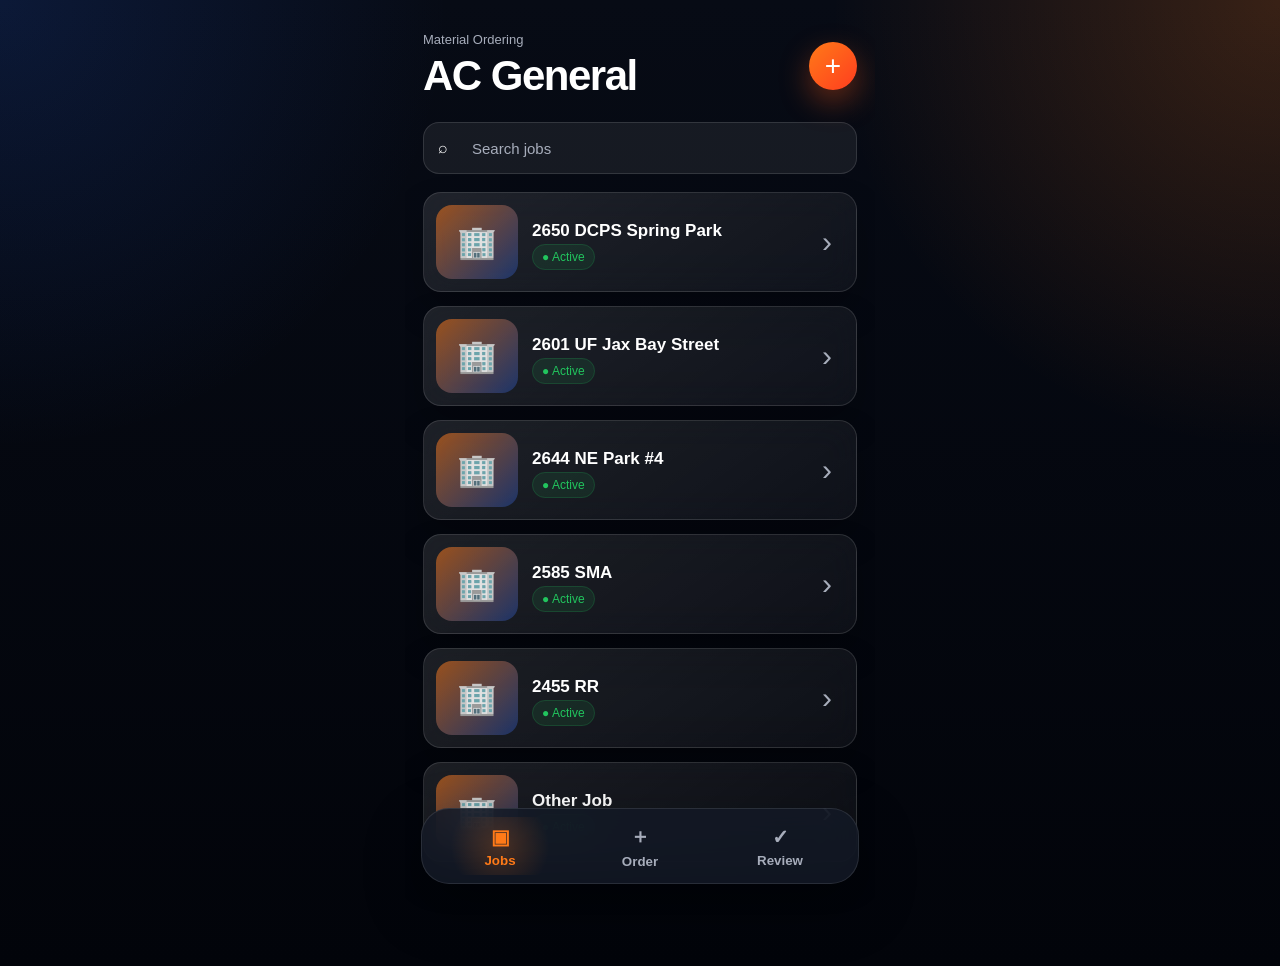
==== index.html @ b276a3c2 "Add files via upload" ====
<!DOCTYPE html>
<html lang="en">
<head>
  <meta charset="UTF-8" />
  <meta name="viewport" content="width=device-width, initial-scale=1.0" />
  <title>Material Order App</title>
  <link rel="stylesheet" href="style.css" />
</head>
<body>
  <div class="app">
    <section id="jobsScreen" class="screen active">
      <header class="top-bar"><div><p class="small-text">Material Ordering</p><h1 id="mainPageTitle">Jobs</h1></div><button class="circle-btn" onclick="showScreen('orderScreen')">+</button></header>
      <div class="search-box"><span>⌕</span><input id="jobSearch" type="search" placeholder="Search jobs" /></div>
      <div id="jobList" class="job-list"></div>
    </section>
    <section id="orderScreen" class="screen">
      <header class="top-bar center"><button class="back-btn" onclick="showScreen('jobsScreen')">‹</button><h2>New Order</h2><span></span></header>
      <div class="step"><div class="step-number">1</div><div class="step-body"><p>Select Job</p><select id="selectedJob"></select></div></div>
      <div class="step"><div class="step-number">2</div><div class="step-body"><p>Select Material</p><div id="categoryTabs" class="chips"></div></div></div>
      <div id="materialList" class="material-list"></div>

      <div class="cart-preview-card">
        <div class="cart-preview-head">
          <span>Cart</span>
          <strong id="cartCount">0 items</strong>
        </div>
        <div id="cartPreview" class="cart-preview-empty">Nothing added yet.</div>
      </div>
      <div class="step"><div class="step-number">3</div><div class="step-body"><p>Requested By</p><input id="requestedBy" type="text" placeholder="Your name" /></div></div>
      <label class="notes-box">Additional Notes<textarea id="notes" rows="3" placeholder="Needed date, delivery location, sizes, etc."></textarea></label>
      <button id="reviewOrderBtn" class="primary-btn" type="button">Review Order <span>→</span></button>
    </section>
    <section id="reviewScreen" class="screen">
      <header class="top-bar center"><button class="back-btn" onclick="showScreen('orderScreen')">‹</button><h2>Review Order</h2><span></span></header>
      <div class="review-job-card"><div class="job-image">🏗️</div><div><h3 id="reviewJobName">Job Name</h3><span class="status-dot">● Active</span></div></div>
      

      <div class="priority-review-card">
        <label class="review-priority-label">
          Add Priority
          <select id="reviewPrioritySelect" class="review-priority-select">
            <option value="Normal">Normal</option>
            <option value="Rush">Rush</option>
            <option value="Emergency">Emergency</option>
          </select>
        </label>
      </div>
<div class="review-card"><h3 id="reviewCategory">Items Requested</h3><div id="reviewItems"></div></div>
      <div class="review-card"><h3>Additional Notes</h3><p id="reviewNotes">None</p></div>
      <div class="total-card"><span>Total Items</span><strong id="reviewTotal">0</strong></div>
      <button id="submitEmailBtn" class="primary-btn send" type="button">Submit Order <span>✈</span></button>
      <p class="send-note">This opens an email to Nicholas with the order details.</p>
    </section>
    <nav class="bottom-nav"><button onclick="showScreen('jobsScreen')" class="nav-btn active" data-screen="jobsScreen"><span>▣</span>Jobs</button><button onclick="showScreen('orderScreen')" class="nav-btn" data-screen="orderScreen"><span>＋</span>Order</button><button onclick="showScreen('reviewScreen')" class="nav-btn" data-screen="reviewScreen"><span>✓</span>Review</button></nav>
  </div>
  <script src="app.js"></script>
</body>
</html>
---- style.css ----
:root{--bg:#050912;--card:rgba(255,255,255,.065);--card2:rgba(255,255,255,.095);--line:rgba(255,255,255,.12);--text:#fff;--muted:#a7adbb;--orange:#ff7a18;--orange2:#ff3d1f;--green:#22c55e}*{box-sizing:border-box}body{margin:0;font-family:-apple-system,BlinkMacSystemFont,"Segoe UI",Arial,sans-serif;background:radial-gradient(circle at top right,rgba(255,122,24,.20),transparent 28%),radial-gradient(circle at top left,rgba(37,99,235,.16),transparent 28%),linear-gradient(180deg,#070b15,#02040a);color:var(--text)}button{font-family:inherit}.app{max-width:470px;min-height:100vh;margin:0 auto;padding:22px 18px 104px;position:relative}.screen{display:none;animation:fade .18s ease}.screen.active{display:block}@keyframes fade{from{opacity:.5;transform:translateY(8px)}to{opacity:1;transform:translateY(0)}}.top-bar{display:flex;align-items:center;justify-content:space-between;margin:10px 0 22px}.top-bar.center{display:grid;grid-template-columns:44px 1fr 44px;text-align:center}.small-text{margin:0 0 5px;color:var(--muted);font-size:13px}h1{font-size:42px;margin:0;letter-spacing:-1.5px;color:#fff}h2{margin:0;font-size:21px;color:#fff}.circle-btn{width:48px;height:48px;border:0;border-radius:50%;background:linear-gradient(135deg,var(--orange),var(--orange2));color:#fff;font-size:28px;box-shadow:0 12px 30px rgba(255,92,24,.38)}.back-btn{border:0;background:transparent;color:#fff;font-size:42px;line-height:.8}.search-box{height:52px;display:flex;align-items:center;gap:10px;background:var(--card);border:1px solid var(--line);border-radius:16px;padding:0 14px;margin-bottom:18px;color:#fff}.search-box input{flex:1;border:0;outline:0;background:transparent;color:#fff;font-size:15px}.search-box input::placeholder{color:#a7adbb}.job-list{display:grid;gap:14px}.job-card,.review-job-card,.review-card,.total-card,.material-row,.notes-box,.step select,.step input{background:linear-gradient(145deg,rgba(255,255,255,.105),rgba(255,255,255,.045));border:1px solid var(--line);box-shadow:0 18px 35px rgba(0,0,0,.22);backdrop-filter:blur(16px)}.job-card{display:grid;grid-template-columns:82px 1fr 22px;gap:14px;align-items:center;border-radius:18px;padding:12px;color:#fff;text-align:left;width:100%;cursor:pointer}.job-card h3{color:#fff}.job-thumb,.job-image{background:linear-gradient(135deg,rgba(255,122,24,.55),rgba(37,99,235,.35));border-radius:16px;height:74px;display:grid;place-items:center;font-size:32px}.job-card h3{margin:0 0 8px;font-size:17px}.status-dot{color:#22c55e;background:rgba(34,197,94,.10);border:1px solid rgba(34,197,94,.18);border-radius:999px;padding:5px 9px;font-size:12px}.chev{color:var(--muted);font-size:30px}.step{display:grid;grid-template-columns:34px 1fr;gap:10px;margin-bottom:20px}.step-number{width:28px;height:28px;border-radius:50%;background:var(--card2);display:grid;place-items:center;font-weight:900}.step-body p{margin:4px 0 10px;color:var(--muted)}select,input,textarea{width:100%;border:1px solid var(--line);color:#fff;outline:0;font-size:16px}select{height:58px;border-radius:16px;padding:0 14px}select option{color:#000}input{height:54px;border-radius:16px;padding:0 14px}textarea{margin-top:10px;border-radius:16px;padding:14px;background:rgba(255,255,255,.05);resize:vertical}.chips{display:flex;gap:9px;overflow-x:auto;padding-bottom:4px}.chip{border:1px solid var(--line);background:rgba(255,255,255,.045);color:#fff;border-radius:12px;padding:12px 14px;white-space:nowrap}.chip.active{border:0;background:linear-gradient(135deg,var(--orange),var(--orange2))}.material-list{display:grid;gap:11px;margin-bottom:22px}.material-row{min-height:88px;border-radius:17px;padding:10px 10px 10px 14px;display:grid;grid-template-columns:48px 1fr 118px;gap:13px;align-items:center}.material-icon{width:46px;height:46px;border-radius:50%;background:rgba(255,255,255,.10);display:grid;place-items:center;font-size:24px}.material-name{font-weight:900;font-size:17px;color:#fff}.variant-select{margin-top:8px;height:38px;border-radius:11px;padding:0 10px;font-size:13px;background:rgba(255,255,255,.08);color:#fff}.qty-control{display:grid;grid-template-columns:34px 42px 34px;align-items:center;gap:6px;text-align:center}.qty-control button{width:34px;height:34px;border-radius:50%;border:0;background:rgba(255,255,255,.08);color:#fff;font-size:22px}.qty-control button.plus{color:var(--orange)}.qty-control span{font-size:18px;font-weight:900}.notes-box{display:block;border-radius:18px;padding:14px;color:var(--muted);font-weight:700;margin-bottom:18px}.primary-btn{width:100%;height:58px;border:0;border-radius:17px;background:linear-gradient(135deg,#ff9a2f,#ff3d1f);color:#fff;font-size:17px;font-weight:950;box-shadow:0 16px 32px rgba(255,92,24,.32);display:flex;justify-content:center;gap:16px;align-items:center}.review-job-card{border-radius:18px;padding:12px;display:grid;grid-template-columns:96px 1fr;gap:15px;align-items:center;margin-bottom:18px}.review-job-card h3{margin:0 0 8px;font-size:22px;color:#fff}.review-card,.total-card{border-radius:18px;padding:16px;margin-bottom:14px}.review-card h3{margin:0 0 14px;color:var(--orange)}.review-line{display:flex;justify-content:space-between;padding:12px 0;border-top:1px solid rgba(255,255,255,.08)}.total-card{display:flex;justify-content:space-between;align-items:center;font-size:17px}.total-card strong{font-size:24px}.send-note{text-align:center;color:var(--muted);font-size:13px}.bottom-nav{position:fixed;left:50%;bottom:16px;transform:translateX(-50%);width:min(438px,calc(100% - 34px));height:76px;background:rgba(19,25,37,.88);border:1px solid rgba(255,255,255,.10);border-radius:28px;display:grid;grid-template-columns:repeat(3,1fr);padding:8px;backdrop-filter:blur(20px);box-shadow:0 22px 55px rgba(0,0,0,.38)}.nav-btn{border:0;background:transparent;color:var(--muted);border-radius:20px;font-weight:800}.nav-btn span{display:block;font-size:20px;margin-bottom:4px}.nav-btn.active{color:var(--orange);background:radial-gradient(circle,rgba(255,122,24,.22),transparent 65%)}@media(max-width:420px){.app{padding-left:14px;padding-right:14px}.material-row{grid-template-columns:42px 1fr 112px}}


/* V7 visible size/unit selectors */
.material-row {
  grid-template-columns: 48px 1fr 96px !important;
  min-height: 118px !important;
  align-items: center !important;
}

.material-info {
  min-width: 0;
}

.select-row {
  display: grid;
  grid-template-columns: 1fr 1fr;
  gap: 8px;
  margin-top: 9px;
}

.select-label {
  display: grid;
  gap: 4px;
  color: var(--muted);
  font-size: 10px;
  font-weight: 950;
  text-transform: uppercase;
  letter-spacing: .07em;
}

.variant-select,
.unit-select {
  width: 100%;
  height: 40px;
  border-radius: 12px;
  padding: 0 8px;
  font-size: 13px;
  font-weight: 900;
  background: rgba(255,255,255,.10);
  border: 1px solid rgba(255,255,255,.18);
  color: white;
}

.unit-select {
  background: linear-gradient(135deg, rgba(255,122,24,.38), rgba(255,61,31,.22));
  border: 1px solid rgba(255,122,24,.58);
  box-shadow: 0 8px 20px rgba(255, 92, 24, .16);
}

.variant-select option,
.unit-select option {
  color: black;
}

.qty-control {
  grid-template-columns: 28px 34px 28px !important;
  gap: 4px !important;
}

.qty-control button {
  width: 28px !important;
  height: 28px !important;
  font-size: 18px !important;
}

.qty-control span {
  font-size: 16px !important;
}

@media (max-width: 420px) {
  .material-row {
    grid-template-columns: 42px 1fr 90px !important;
  }

  .select-row {
    grid-template-columns: 1fr;
  }

  .material-row {
    min-height: 155px !important;
  }
}


/* V8 priority selector */
.priority-row {
  display: grid;
  grid-template-columns: repeat(3, 1fr);
  gap: 9px;
}

.priority-btn {
  border: 1px solid rgba(255,255,255,.14);
  background: rgba(255,255,255,.06);
  color: white;
  border-radius: 14px;
  height: 48px;
  font-size: 13px;
  font-weight: 950;
}

.priority-btn.active {
  background: linear-gradient(135deg, #ff9a2f, #ff3d1f);
  border-color: rgba(255,122,24,.62);
  box-shadow: 0 10px 24px rgba(255,92,24,.22);
}

.priority-btn.emergency.active {
  background: linear-gradient(135deg, #ef4444, #991b1b);
}

.priority-review-card {
  border-radius: 18px;
  padding: 16px;
  margin-bottom: 14px;
  background: linear-gradient(145deg, rgba(255,255,255,.105), rgba(255,255,255,.045));
  border: 1px solid var(--line);
  box-shadow: 0 18px 35px rgba(0,0,0,.22);
  display: flex;
  align-items: center;
  justify-content: space-between;
}

.priority-review-card span {
  color: var(--muted);
  font-weight: 900;
}

.priority-review-card strong {
  font-size: 18px;
  color: var(--orange);
}

.priority-review-card strong.emergency {
  color: #ef4444;
}

.priority-review-card strong.rush {
  color: #ff9a2f;
}

.priority-review-card strong.normal {
  color: #22c55e;
}


/* V13 FORCE review screen priority dropdown */
.priority-review-card {
  display: block !important;
  border-radius: 18px;
  padding: 16px;
  margin: 0 0 14px 0;
  background: linear-gradient(145deg, rgba(255,255,255,.135), rgba(255,255,255,.055));
  border: 1px solid rgba(255,122,24,.55);
  box-shadow: 0 18px 35px rgba(0,0,0,.22);
}

.review-priority-label {
  display: grid !important;
  gap: 9px;
  color: var(--muted);
  font-size: 12px;
  font-weight: 950;
  text-transform: uppercase;
  letter-spacing: .08em;
}

.review-priority-select {
  display: block !important;
  width: 100% !important;
  height: 54px !important;
  border-radius: 15px !important;
  padding: 0 14px !important;
  font-size: 17px !important;
  font-weight: 950 !important;
  background: linear-gradient(135deg, rgba(255,122,24,.46), rgba(255,61,31,.28)) !important;
  border: 1px solid rgba(255,122,24,.72) !important;
  color: white !important;
  box-shadow: 0 8px 20px rgba(255, 92, 24, .18) !important;
}

.review-priority-select option {
  color: black;
}


.priority-normal{
  background: linear-gradient(135deg,#16a34a,#22c55e) !important;
  border-color:#22c55e !important;
  color:white !important;
}

.priority-rush{
  background: linear-gradient(135deg,#f97316,#fb923c) !important;
  border-color:#fb923c !important;
  color:white !important;
}

.priority-emergency{
  background: linear-gradient(135deg,#dc2626,#ef4444) !important;
  border-color:#ef4444 !important;
  color:white !important;
}


/* V15 - mobile-style horizontal material category slider */
.chips {
  display: flex !important;
  flex-wrap: nowrap !important;
  gap: 10px !important;
  overflow-x: auto !important;
  overflow-y: hidden !important;
  max-width: 100% !important;
  width: 100% !important;
  padding: 2px 2px 10px 2px !important;
  margin: 0 !important;
  -webkit-overflow-scrolling: touch !important;
  scroll-snap-type: x proximity;
  overscroll-behavior-x: contain;
}

.chips::-webkit-scrollbar {
  height: 0;
  display: none;
}

.chip {
  flex: 0 0 auto !important;
  white-space: nowrap !important;
  scroll-snap-align: start;
}

.step-body {
  min-width: 0 !important;
  overflow: hidden !important;
}

.step {
  max-width: 100% !important;
  overflow: hidden !important;
}

body {
  overflow-x: hidden !important;
}

.app {
  overflow-x: hidden !important;
}


/* V16 Add to Cart style */
.cart-style-row {
  min-height: 158px !important;
}

.add-cart-btn {
  margin-top: 10px;
  width: 100%;
  height: 40px;
  border: 0;
  border-radius: 13px;
  background: linear-gradient(135deg, #ff9a2f, #ff3d1f);
  color: white;
  font-weight: 950;
  font-size: 14px;
  box-shadow: 0 10px 22px rgba(255, 92, 24, .20);
}

.cart-preview-card {
  margin: 0 0 22px 0;
  padding: 15px;
  border-radius: 18px;
  background: linear-gradient(145deg, rgba(255,255,255,.105), rgba(255,255,255,.045));
  border: 1px solid rgba(255,255,255,.12);
  box-shadow: 0 18px 35px rgba(0,0,0,.22);
}

.cart-preview-head {
  display: flex;
  justify-content: space-between;
  align-items: center;
  margin-bottom: 10px;
}

.cart-preview-head span {
  color: var(--muted);
  font-weight: 950;
  text-transform: uppercase;
  letter-spacing: .08em;
  font-size: 12px;
}

.cart-preview-head strong {
  color: var(--orange);
  font-size: 14px;
}

.cart-preview-empty {
  color: var(--muted);
  font-size: 14px;
  padding: 8px 0 2px;
}

.cart-preview-list {
  display: grid;
  gap: 9px;
}

.cart-line {
  display: grid;
  grid-template-columns: 1fr auto;
  gap: 10px;
  align-items: center;
  padding: 10px;
  border-radius: 14px;
  background: rgba(255,255,255,.055);
  border: 1px solid rgba(255,255,255,.09);
}

.cart-line strong {
  display: block;
  color: white;
  font-size: 14px;
}

.cart-line span {
  display: block;
  color: var(--muted);
  font-size: 11px;
  margin-top: 2px;
}

.cart-line-right {
  display: flex;
  align-items: center;
  gap: 8px;
}

.cart-line-right b {
  color: white;
  font-size: 13px;
  white-space: nowrap;
}

.cart-line-right button {
  width: 28px;
  height: 28px;
  border: 0;
  border-radius: 50%;
  background: rgba(239, 68, 68, .22);
  color: #ff8585;
  font-size: 18px;
  font-weight: 900;
}

@media (max-width: 420px) {
  .cart-style-row {
    min-height: 190px !important;
  }
}


/* V20 Company title */
.company-title {
  margin: 0 0 4px;
  color: var(--orange);
  font-size: 16px;
  font-weight: 950;
  letter-spacing: .02em;
}
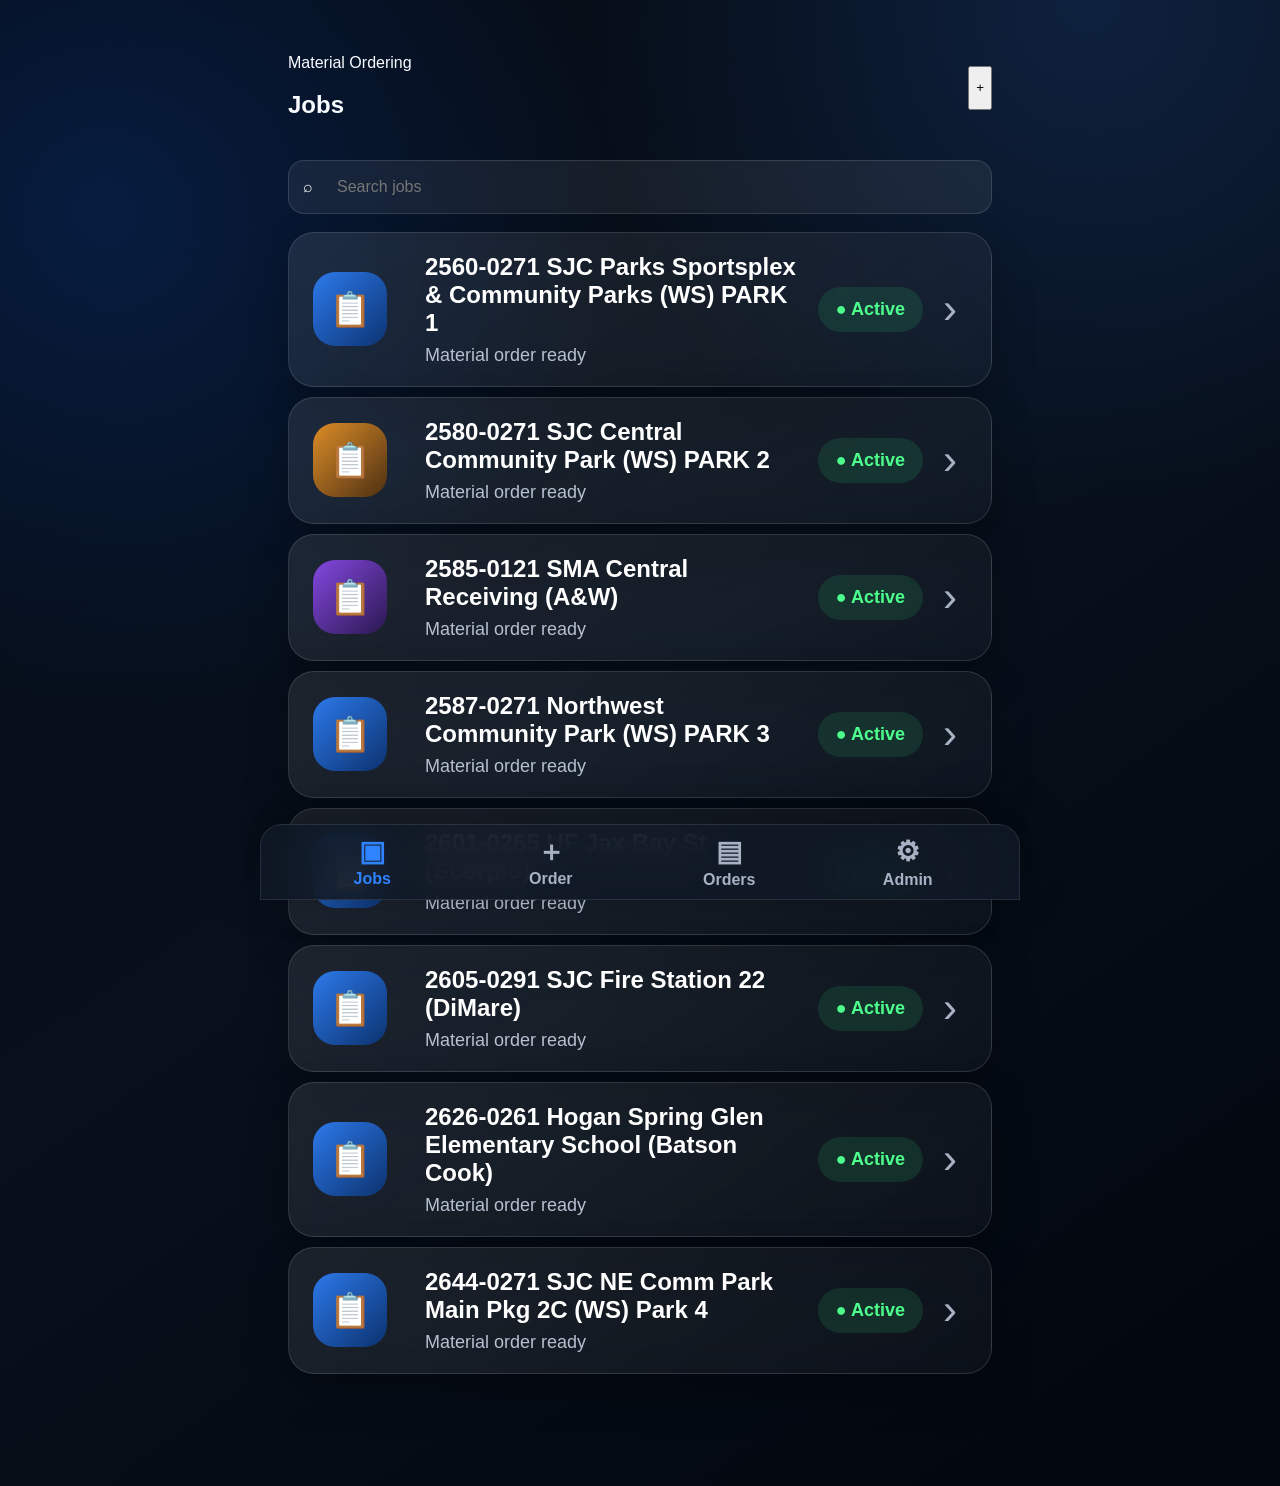
==== commit a234d632: "Add files via upload" ====
--- a/index.html
+++ b/index.html
@@ -9,49 +9,48 @@
 <body>
   <div class="app">
     <section id="jobsScreen" class="screen active">
-      <header class="top-bar"><div><p class="small-text">Material Ordering</p><h1 id="mainPageTitle">Jobs</h1></div><button class="circle-btn" onclick="showScreen('orderScreen')">+</button></header>
+      <header class="top-bar">
+        <div>
+          <p class="small-text">Material Ordering</p>
+          <h1 id="mainPageTitle">Jobs</h1>
+        </div>
+        <button class="circle-btn" onclick="showScreen('orderScreen')" type="button">+</button>
+      </header>
       <div class="search-box"><span>⌕</span><input id="jobSearch" type="search" placeholder="Search jobs" /></div>
       <div id="jobList" class="job-list"></div>
     </section>
+
     <section id="orderScreen" class="screen">
-      <header class="top-bar center"><button class="back-btn" onclick="showScreen('jobsScreen')">‹</button><h2>New Order</h2><span></span></header>
+      <header class="top-bar center"><button class="back-btn" onclick="showScreen('jobsScreen')" type="button">‹</button><h2>New Order</h2><span></span></header>
       <div class="step"><div class="step-number">1</div><div class="step-body"><p>Select Job</p><select id="selectedJob"></select></div></div>
       <div class="step"><div class="step-number">2</div><div class="step-body"><p>Select Material</p><div id="categoryTabs" class="chips"></div></div></div>
       <div id="materialList" class="material-list"></div>
-
       <div class="cart-preview-card">
-        <div class="cart-preview-head">
-          <span>Cart</span>
-          <strong id="cartCount">0 items</strong>
-        </div>
+        <div class="cart-preview-head"><span>Cart</span><strong id="cartCount">0 items</strong></div>
         <div id="cartPreview" class="cart-preview-empty">Nothing added yet.</div>
       </div>
       <div class="step"><div class="step-number">3</div><div class="step-body"><p>Requested By</p><input id="requestedBy" type="text" placeholder="Your name" /></div></div>
-      <label class="notes-box">Additional Notes<textarea id="notes" rows="3" placeholder="Needed date, delivery location, sizes, etc."></textarea></label>
+      <label class="notes-box">Additional Notes<textarea id="notes" rows="5" placeholder="If material is not listed in the app, type it here. Include size, quantity, delivery location, needed date, or any special instructions."></textarea></label>
       <button id="reviewOrderBtn" class="primary-btn" type="button">Review Order <span>→</span></button>
     </section>
+
     <section id="reviewScreen" class="screen">
-      <header class="top-bar center"><button class="back-btn" onclick="showScreen('orderScreen')">‹</button><h2>Review Order</h2><span></span></header>
+      <header class="top-bar center"><button class="back-btn" onclick="showScreen('orderScreen')" type="button">‹</button><h2>Review Order</h2><span></span></header>
       <div class="review-job-card"><div class="job-image">🏗️</div><div><h3 id="reviewJobName">Job Name</h3><span class="status-dot">● Active</span></div></div>
-      
-
-      <div class="priority-review-card">
-        <label class="review-priority-label">
-          Add Priority
-          <select id="reviewPrioritySelect" class="review-priority-select">
-            <option value="Normal">Normal</option>
-            <option value="Rush">Rush</option>
-            <option value="Emergency">Emergency</option>
-          </select>
-        </label>
-      </div>
-<div class="review-card"><h3 id="reviewCategory">Items Requested</h3><div id="reviewItems"></div></div>
+      <div class="priority-review-card"><label class="review-priority-label">Add Priority<select id="reviewPrioritySelect" class="review-priority-select"><option value="Normal">Normal</option><option value="Rush">Rush</option><option value="Emergency">Emergency</option></select></label></div>
+      <div class="review-card"><h3 id="reviewCategory">Items Requested</h3><div id="reviewItems"></div></div>
       <div class="review-card"><h3>Additional Notes</h3><p id="reviewNotes">None</p></div>
       <div class="total-card"><span>Total Items</span><strong id="reviewTotal">0</strong></div>
       <button id="submitEmailBtn" class="primary-btn send" type="button">Submit Order <span>✈</span></button>
-      <p class="send-note">This opens an email to Nicholas with the order details.</p>
+      <p class="send-note">This sends a branded PDF material form to the job contact.</p>
     </section>
-    <nav class="bottom-nav"><button onclick="showScreen('jobsScreen')" class="nav-btn active" data-screen="jobsScreen"><span>▣</span>Jobs</button><button onclick="showScreen('orderScreen')" class="nav-btn" data-screen="orderScreen"><span>＋</span>Order</button><button onclick="showScreen('reviewScreen')" class="nav-btn" data-screen="reviewScreen"><span>✓</span>Review</button></nav>
+
+    <nav class="bottom-nav">
+      <button onclick="showScreen('jobsScreen')" class="nav-btn active" data-screen="jobsScreen" type="button"><span>▣</span>Jobs</button>
+      <button onclick="showScreen('orderScreen')" class="nav-btn" data-screen="orderScreen" type="button"><span>＋</span>Order</button>
+      <a href="order-board.html" class="nav-btn"><span>▤</span>Orders</a>
+      <a href="admin.html" class="nav-btn"><span>⚙</span>Admin</a>
+    </nav>
   </div>
   <script src="app.js"></script>
 </body>
--- a/style.css
+++ b/style.css
@@ -1,372 +1,1063 @@
-:root{--bg:#050912;--card:rgba(255,255,255,.065);--card2:rgba(255,255,255,.095);--line:rgba(255,255,255,.12);--text:#fff;--muted:#a7adbb;--orange:#ff7a18;--orange2:#ff3d1f;--green:#22c55e}*{box-sizing:border-box}body{margin:0;font-family:-apple-system,BlinkMacSystemFont,"Segoe UI",Arial,sans-serif;background:radial-gradient(circle at top right,rgba(255,122,24,.20),transparent 28%),radial-gradient(circle at top left,rgba(37,99,235,.16),transparent 28%),linear-gradient(180deg,#070b15,#02040a);color:var(--text)}button{font-family:inherit}.app{max-width:470px;min-height:100vh;margin:0 auto;padding:22px 18px 104px;position:relative}.screen{display:none;animation:fade .18s ease}.screen.active{display:block}@keyframes fade{from{opacity:.5;transform:translateY(8px)}to{opacity:1;transform:translateY(0)}}.top-bar{display:flex;align-items:center;justify-content:space-between;margin:10px 0 22px}.top-bar.center{display:grid;grid-template-columns:44px 1fr 44px;text-align:center}.small-text{margin:0 0 5px;color:var(--muted);font-size:13px}h1{font-size:42px;margin:0;letter-spacing:-1.5px;color:#fff}h2{margin:0;font-size:21px;color:#fff}.circle-btn{width:48px;height:48px;border:0;border-radius:50%;background:linear-gradient(135deg,var(--orange),var(--orange2));color:#fff;font-size:28px;box-shadow:0 12px 30px rgba(255,92,24,.38)}.back-btn{border:0;background:transparent;color:#fff;font-size:42px;line-height:.8}.search-box{height:52px;display:flex;align-items:center;gap:10px;background:var(--card);border:1px solid var(--line);border-radius:16px;padding:0 14px;margin-bottom:18px;color:#fff}.search-box input{flex:1;border:0;outline:0;background:transparent;color:#fff;font-size:15px}.search-box input::placeholder{color:#a7adbb}.job-list{display:grid;gap:14px}.job-card,.review-job-card,.review-card,.total-card,.material-row,.notes-box,.step select,.step input{background:linear-gradient(145deg,rgba(255,255,255,.105),rgba(255,255,255,.045));border:1px solid var(--line);box-shadow:0 18px 35px rgba(0,0,0,.22);backdrop-filter:blur(16px)}.job-card{display:grid;grid-template-columns:82px 1fr 22px;gap:14px;align-items:center;border-radius:18px;padding:12px;color:#fff;text-align:left;width:100%;cursor:pointer}.job-card h3{color:#fff}.job-thumb,.job-image{background:linear-gradient(135deg,rgba(255,122,24,.55),rgba(37,99,235,.35));border-radius:16px;height:74px;display:grid;place-items:center;font-size:32px}.job-card h3{margin:0 0 8px;font-size:17px}.status-dot{color:#22c55e;background:rgba(34,197,94,.10);border:1px solid rgba(34,197,94,.18);border-radius:999px;padding:5px 9px;font-size:12px}.chev{color:var(--muted);font-size:30px}.step{display:grid;grid-template-columns:34px 1fr;gap:10px;margin-bottom:20px}.step-number{width:28px;height:28px;border-radius:50%;background:var(--card2);display:grid;place-items:center;font-weight:900}.step-body p{margin:4px 0 10px;color:var(--muted)}select,input,textarea{width:100%;border:1px solid var(--line);color:#fff;outline:0;font-size:16px}select{height:58px;border-radius:16px;padding:0 14px}select option{color:#000}input{height:54px;border-radius:16px;padding:0 14px}textarea{margin-top:10px;border-radius:16px;padding:14px;background:rgba(255,255,255,.05);resize:vertical}.chips{display:flex;gap:9px;overflow-x:auto;padding-bottom:4px}.chip{border:1px solid var(--line);background:rgba(255,255,255,.045);color:#fff;border-radius:12px;padding:12px 14px;white-space:nowrap}.chip.active{border:0;background:linear-gradient(135deg,var(--orange),var(--orange2))}.material-list{display:grid;gap:11px;margin-bottom:22px}.material-row{min-height:88px;border-radius:17px;padding:10px 10px 10px 14px;display:grid;grid-template-columns:48px 1fr 118px;gap:13px;align-items:center}.material-icon{width:46px;height:46px;border-radius:50%;background:rgba(255,255,255,.10);display:grid;place-items:center;font-size:24px}.material-name{font-weight:900;font-size:17px;color:#fff}.variant-select{margin-top:8px;height:38px;border-radius:11px;padding:0 10px;font-size:13px;background:rgba(255,255,255,.08);color:#fff}.qty-control{display:grid;grid-template-columns:34px 42px 34px;align-items:center;gap:6px;text-align:center}.qty-control button{width:34px;height:34px;border-radius:50%;border:0;background:rgba(255,255,255,.08);color:#fff;font-size:22px}.qty-control button.plus{color:var(--orange)}.qty-control span{font-size:18px;font-weight:900}.notes-box{display:block;border-radius:18px;padding:14px;color:var(--muted);font-weight:700;margin-bottom:18px}.primary-btn{width:100%;height:58px;border:0;border-radius:17px;background:linear-gradient(135deg,#ff9a2f,#ff3d1f);color:#fff;font-size:17px;font-weight:950;box-shadow:0 16px 32px rgba(255,92,24,.32);display:flex;justify-content:center;gap:16px;align-items:center}.review-job-card{border-radius:18px;padding:12px;display:grid;grid-template-columns:96px 1fr;gap:15px;align-items:center;margin-bottom:18px}.review-job-card h3{margin:0 0 8px;font-size:22px;color:#fff}.review-card,.total-card{border-radius:18px;padding:16px;margin-bottom:14px}.review-card h3{margin:0 0 14px;color:var(--orange)}.review-line{display:flex;justify-content:space-between;padding:12px 0;border-top:1px solid rgba(255,255,255,.08)}.total-card{display:flex;justify-content:space-between;align-items:center;font-size:17px}.total-card strong{font-size:24px}.send-note{text-align:center;color:var(--muted);font-size:13px}.bottom-nav{position:fixed;left:50%;bottom:16px;transform:translateX(-50%);width:min(438px,calc(100% - 34px));height:76px;background:rgba(19,25,37,.88);border:1px solid rgba(255,255,255,.10);border-radius:28px;display:grid;grid-template-columns:repeat(3,1fr);padding:8px;backdrop-filter:blur(20px);box-shadow:0 22px 55px rgba(0,0,0,.38)}.nav-btn{border:0;background:transparent;color:var(--muted);border-radius:20px;font-weight:800}.nav-btn span{display:block;font-size:20px;margin-bottom:4px}.nav-btn.active{color:var(--orange);background:radial-gradient(circle,rgba(255,122,24,.22),transparent 65%)}@media(max-width:420px){.app{padding-left:14px;padding-right:14px}.material-row{grid-template-columns:42px 1fr 112px}}
-
-
-/* V7 visible size/unit selectors */
-.material-row {
-  grid-template-columns: 48px 1fr 96px !important;
-  min-height: 118px !important;
-  align-items: center !important;
-}
-
-.material-info {
-  min-width: 0;
-}
-
-.select-row {
-  display: grid;
-  grid-template-columns: 1fr 1fr;
-  gap: 8px;
-  margin-top: 9px;
-}
-
-.select-label {
-  display: grid;
-  gap: 4px;
-  color: var(--muted);
-  font-size: 10px;
-  font-weight: 950;
-  text-transform: uppercase;
-  letter-spacing: .07em;
-}
-
-.variant-select,
-.unit-select {
-  width: 100%;
-  height: 40px;
-  border-radius: 12px;
-  padding: 0 8px;
-  font-size: 13px;
-  font-weight: 900;
-  background: rgba(255,255,255,.10);
-  border: 1px solid rgba(255,255,255,.18);
-  color: white;
-}
-
-.unit-select {
-  background: linear-gradient(135deg, rgba(255,122,24,.38), rgba(255,61,31,.22));
-  border: 1px solid rgba(255,122,24,.58);
-  box-shadow: 0 8px 20px rgba(255, 92, 24, .16);
-}
-
-.variant-select option,
-.unit-select option {
-  color: black;
-}
-
-.qty-control {
-  grid-template-columns: 28px 34px 28px !important;
-  gap: 4px !important;
-}
-
-.qty-control button {
-  width: 28px !important;
-  height: 28px !important;
-  font-size: 18px !important;
-}
-
-.qty-control span {
-  font-size: 16px !important;
-}
-
-@media (max-width: 420px) {
-  .material-row {
-    grid-template-columns: 42px 1fr 90px !important;
-  }
-
-  .select-row {
-    grid-template-columns: 1fr;
-  }
-
-  .material-row {
-    min-height: 155px !important;
-  }
-}
-
-
-/* V8 priority selector */
-.priority-row {
-  display: grid;
-  grid-template-columns: repeat(3, 1fr);
-  gap: 9px;
-}
-
-.priority-btn {
+:root{--bg:#030812;--bg2:#07111f;--card:rgba(255,255,255,.065);--card2:rgba(255,255,255,.095);--line:rgba(255,255,255,.13);--text:#f8fbff;--muted:#a9b2c4;--blue:#2f83ff;--blue2:#075eea;--green:#35e778;--orange:#ff9f24;--red:#ef4444}*{box-sizing:border-box}html{background:var(--bg)}body{margin:0;font-family:-apple-system,BlinkMacSystemFont,"Segoe UI",Arial,sans-serif;background:radial-gradient(circle at 85% 0%,rgba(54,130,255,.16),transparent 28%),radial-gradient(circle at 8% 14%,rgba(12,102,255,.18),transparent 30%),linear-gradient(145deg,#050b14,#07101c 48%,#02060d);color:var(--text)}button,a,input,select,textarea{font-family:inherit}button,a{-webkit-tap-highlight-color:transparent}.app{max-width:980px;min-height:100vh;margin:0 auto;padding:28px 40px 116px;position:relative}.screen{display:none;animation:fade .18s ease}.screen.active{display:block}@keyframes fade{from{opacity:.55;transform:translateY(8px)}to{opacity:1;transform:translateY(0)}}
+.dashboard-header{display:flex;align-items:center;justify-content:space-between;margin-bottom:36px}.brand-row{display:flex;align-items:center;gap:16px;font-size:29px}.brand-mark{width:40px;height:40px;border:3px solid var(--blue);border-radius:12px;display:grid;place-items:center;color:#fff;background:rgba(30,132,255,.12);box-shadow:0 0 24px rgba(47,131,255,.24)}.header-icons{display:flex;gap:20px}.icon-btn{position:relative;width:46px;height:46px;border:0;background:transparent;color:#eaf1ff;font-size:31px;text-decoration:none;display:grid;place-items:center}.badge{position:absolute;right:0;top:0;background:#ff4545;color:#fff;width:27px;height:27px;border-radius:50%;font-size:16px;font-weight:900;display:grid;place-items:center}.welcome-block{margin-bottom:26px}.welcome-block p{margin:0;color:#c1cadb;font-size:28px}.welcome-block h1{font-size:54px;line-height:1;margin:10px 0 12px;letter-spacing:-1.5px}.welcome-block span{color:#d1d8e6;font-size:26px}.action-grid{display:grid;grid-template-columns:1fr 1fr;gap:24px;margin-bottom:30px}.big-action{position:relative;min-height:226px;border-radius:28px;border:1px solid var(--line);background:linear-gradient(145deg,rgba(255,255,255,.08),rgba(255,255,255,.03));color:#fff;text-align:left;padding:24px 30px;box-shadow:inset 0 1px 0 rgba(255,255,255,.06),0 18px 45px rgba(0,0,0,.25);overflow:hidden}.primary-action{background:radial-gradient(circle at 24% 0%,rgba(88,151,255,.75),transparent 36%),linear-gradient(135deg,#1b63df,#073282);border-color:#2678ff}.action-icon{width:80px;height:80px;border-radius:22px;background:#2f83ff;display:grid;place-items:center;font-size:38px;margin-bottom:28px}.action-icon.gray{background:rgba(255,255,255,.08);color:#aab5c8}.big-action strong{display:block;font-size:28px;margin-bottom:14px}.big-action em{font-style:normal;color:#c6cedc;font-size:20px;line-height:1.35}.big-action b,.email-card>b{position:absolute;right:28px;top:50%;transform:translateY(-50%);width:58px;height:58px;border-radius:50%;background:rgba(255,255,255,.10);display:grid;place-items:center;font-size:48px;font-weight:300;color:#fff}.section-title{display:flex;align-items:center;justify-content:space-between;margin:12px 0 14px}.section-title h2,.quick-title{font-size:30px;margin:0}.section-title button{border:0;background:transparent;color:var(--blue);font-size:22px;font-weight:800}.compact-search{display:none}.compact-search.show{display:flex}.search-box{height:54px;display:flex;align-items:center;gap:10px;width:100%;box-sizing:border-box;background:var(--card);border:1px solid var(--line);border-radius:16px;padding:0 14px;margin-bottom:18px;color:#fff}.search-box input{flex:1;min-width:0;border:0;outline:0;background:transparent;color:#fff;font-size:15px}.job-list{display:grid;gap:10px}.job-card,.review-job-card,.review-card,.total-card,.material-row,.notes-box,.step select,.step input,.cart-preview-card,.priority-review-card{background:linear-gradient(145deg,rgba(255,255,255,.095),rgba(255,255,255,.035));border:1px solid var(--line);box-shadow:0 18px 42px rgba(0,0,0,.26);backdrop-filter:blur(16px)}.job-card{display:grid;grid-template-columns:92px 1fr auto 24px;gap:20px;align-items:center;border-radius:26px;padding:20px 24px;color:#fff;text-align:left;width:100%;cursor:pointer;min-height:123px}.job-thumb,.job-image{background:linear-gradient(135deg,rgba(47,131,255,.9),rgba(9,55,129,.8));border-radius:22px;height:74px;width:74px;display:grid;place-items:center;font-size:34px}.job-card h3{margin:0 0 8px;font-size:24px}.job-meta{display:block;color:#b7c0d1;font-size:18px}.job-status{border-radius:999px;padding:12px 18px;font-size:18px;font-weight:900;background:rgba(53,231,120,.12);color:#4dff8d}.job-card:nth-child(2) .job-thumb{background:linear-gradient(135deg,rgba(255,159,36,.85),rgba(94,52,7,.75))}.job-card:nth-child(2) .job-status{background:rgba(255,159,36,.12);color:#ffad31}.job-card:nth-child(3) .job-thumb{background:linear-gradient(135deg,rgba(151,78,255,.85),rgba(48,21,92,.75))}.job-card:nth-child(3) .job-status{background:rgba(151,78,255,.12);color:#c5d8ff}.chev{color:var(--muted);font-size:42px}.quick-title{margin:28px 0 14px}.quick-grid{display:grid;grid-template-columns:repeat(5,1fr);gap:20px;margin-bottom:24px}.quick-card{min-height:156px;border-radius:24px;border:1px solid var(--line);background:linear-gradient(145deg,rgba(255,255,255,.08),rgba(255,255,255,.035));color:#fff;display:grid;place-items:center;text-align:center;padding:16px;font-size:20px}.quick-card.active{border-color:var(--blue);box-shadow:0 0 0 1px rgba(47,131,255,.6) inset}.quick-card span{display:block;font-size:38px;margin-bottom:12px;color:var(--blue)}.email-card{position:relative;width:100%;min-height:150px;border-radius:28px;border:1px solid var(--line);background:linear-gradient(145deg,rgba(255,255,255,.09),rgba(255,255,255,.035));color:#fff;text-align:left;padding:28px 100px 28px 150px}.mail-icon{position:absolute;left:30px;top:50%;transform:translateY(-50%);width:92px;height:92px;border-radius:50%;background:linear-gradient(135deg,#105bd2,#063383);display:grid;place-items:center;font-size:42px}.email-card small,.email-card em{display:block;color:#b5bece;font-style:normal;font-size:20px}.email-card strong{display:block;font-size:28px;margin:12px 0}.top-bar{display:flex;align-items:center;justify-content:space-between;margin:10px 0 22px}.top-bar.center{display:grid;grid-template-columns:44px 1fr 44px;text-align:center}h2{margin:0;font-size:24px}.back-btn{border:0;background:transparent;color:#fff;font-size:42px;line-height:.8}.step{display:grid;grid-template-columns:34px 1fr;gap:10px;margin-bottom:20px}.step-number{width:28px;height:28px;border-radius:50%;background:var(--card2);display:grid;place-items:center;font-weight:900}.step-body p{margin:4px 0 10px;color:var(--muted)}select,input,textarea{width:100%;border:1px solid var(--line);color:#fff;outline:0;font-size:16px}select{height:58px;border-radius:16px;padding:0 14px;background:rgba(255,255,255,.07)}select option{color:#000}input{height:54px;border-radius:16px;padding:0 14px;background:rgba(255,255,255,.07)}textarea{margin-top:10px;border-radius:16px;padding:14px;background:rgba(255,255,255,.05);resize:vertical}.chips{display:flex;flex-wrap:nowrap;gap:10px;overflow-x:auto;padding:2px 2px 10px;margin:0;-webkit-overflow-scrolling:touch}.chips::-webkit-scrollbar{display:none}.chip{flex:0 0 auto;border:1px solid var(--line);background:rgba(255,255,255,.055);color:#fff;border-radius:16px;padding:14px 16px;white-space:nowrap;font-weight:900}.chip.active{border-color:var(--blue);background:linear-gradient(135deg,#237bff,#074fca)}.material-list{display:grid;gap:11px;margin-bottom:22px}.material-row{min-height:118px;border-radius:22px;padding:14px;display:grid;grid-template-columns:54px 1fr 96px;gap:13px;align-items:center}.material-icon{width:50px;height:50px;border-radius:16px;background:rgba(47,131,255,.14);display:grid;place-items:center;font-size:24px}.material-name{font-weight:950;font-size:17px;color:#fff}.select-row{display:grid;grid-template-columns:1fr 1fr;gap:8px;margin-top:9px}.select-label{display:grid;gap:4px;color:var(--muted);font-size:10px;font-weight:950;text-transform:uppercase;letter-spacing:.07em}.variant-select,.unit-select{height:40px;border-radius:12px;padding:0 8px;font-size:13px;font-weight:900;background:rgba(255,255,255,.10);border:1px solid rgba(255,255,255,.18);color:white}.unit-select{background:linear-gradient(135deg,rgba(47,131,255,.38),rgba(7,94,234,.22));border-color:rgba(47,131,255,.58)}.qty-control{display:grid;grid-template-columns:28px 34px 28px;align-items:center;gap:4px;text-align:center}.qty-control button{width:28px;height:28px;border-radius:50%;border:0;background:rgba(255,255,255,.08);color:#fff;font-size:18px}.qty-control button.plus{color:var(--blue)}.qty-control span{font-size:16px;font-weight:900}.add-cart-btn{margin-top:10px;border:0;border-radius:12px;background:linear-gradient(135deg,#ff9f24,#f97316);color:#fff;padding:10px 12px;font-weight:950;box-shadow:0 10px 22px rgba(249,115,22,.32);text-transform:uppercase;letter-spacing:.02em}.add-cart-btn:hover,.add-cart-btn:focus{filter:brightness(1.08);transform:translateY(-1px)}.notes-box{display:block;border-radius:18px;padding:14px;color:var(--muted);font-weight:700;margin-bottom:18px}.primary-btn{width:100%;height:60px;border:0;border-radius:18px;background:linear-gradient(135deg,#2f83ff,#075eea);color:#fff;font-size:17px;font-weight:950;box-shadow:0 16px 32px rgba(47,131,255,.27);display:flex;justify-content:center;gap:16px;align-items:center}.cart-preview-card{border-radius:20px;padding:16px;margin-bottom:18px}.cart-preview-head,.cart-line{display:flex;justify-content:space-between;gap:12px;align-items:center}.cart-preview-empty{color:var(--muted);padding-top:10px}.cart-line{padding:12px 0;border-top:1px solid rgba(255,255,255,.08)}.cart-line span{display:block;color:var(--muted);font-size:13px}.cart-line-right{display:flex;gap:8px;align-items:center}.cart-line-right button{border:0;border-radius:50%;background:rgba(239,68,68,.18);color:#fff;width:26px;height:26px}.review-job-card{border-radius:22px;padding:16px;display:grid;grid-template-columns:92px 1fr;gap:15px;align-items:center;margin-bottom:18px}.review-job-card h3{margin:0 0 8px;font-size:22px}.status-dot{color:#22c55e;background:rgba(34,197,94,.10);border:1px solid rgba(34,197,94,.18);border-radius:999px;padding:5px 9px;font-size:12px}.review-card,.total-card,.priority-review-card{border-radius:18px;padding:16px;margin-bottom:14px}.review-card h3{margin:0 0 14px;color:#93c5fd}.review-line{display:flex;justify-content:space-between;padding:12px 0;border-top:1px solid rgba(255,255,255,.08)}.total-card{display:flex;justify-content:space-between;align-items:center;font-size:17px}.total-card strong{font-size:24px}.send-note{text-align:center;color:var(--muted);font-size:13px}.review-priority-label{display:grid;gap:9px;color:var(--muted);font-size:12px;font-weight:950;text-transform:uppercase;letter-spacing:.08em}.review-priority-select{font-weight:950}.priority-normal{background:linear-gradient(135deg,#16a34a,#22c55e)!important}.priority-rush{background:linear-gradient(135deg,#f97316,#fb923c)!important}.priority-emergency{background:linear-gradient(135deg,#dc2626,#ef4444)!important}.bottom-nav{position:fixed;left:50%;bottom:0;transform:translateX(-50%);width:min(980px,100%);height:90px;background:rgba(15,24,37,.88);border:1px solid rgba(255,255,255,.10);border-radius:28px 28px 0 0;display:grid;grid-template-columns:repeat(4,1fr);padding:10px 22px 8px;backdrop-filter:blur(22px);box-shadow:0 -10px 45px rgba(0,0,0,.35)}.nav-btn{border:0;background:transparent;color:var(--muted);border-radius:20px;font-size:16px;text-decoration:none;display:grid;place-items:center;font-weight:700}.nav-btn span{display:block;font-size:28px;line-height:1}.nav-btn.active{color:var(--blue)}@media(max-width:720px){.app{padding:26px 24px 116px}.brand-row strong{display:none}.action-grid{grid-template-columns:1fr 1fr;gap:14px}.big-action{min-height:166px;border-radius:22px;padding:16px}.action-icon{width:56px;height:56px;border-radius:16px;font-size:26px;margin-bottom:22px}.big-action strong{font-size:21px}.big-action em{font-size:17px}.big-action b{width:42px;height:42px;font-size:36px;right:16px}.job-card{grid-template-columns:72px 1fr auto 18px;min-height:98px;padding:14px 16px;gap:12px}.job-thumb{width:56px;height:56px;border-radius:16px;font-size:25px}.job-card h3{font-size:19px}.job-meta,.job-status{font-size:14px}.quick-grid{grid-template-columns:repeat(5,132px);overflow-x:auto;padding-bottom:6px}.quick-grid::-webkit-scrollbar{display:none}.quick-card{min-height:120px;font-size:16px}.email-card{padding:24px 70px 24px 106px}.mail-icon{left:20px;width:68px;height:68px}.email-card strong{font-size:20px}.email-card small,.email-card em{font-size:15px}}@media(max-width:430px){.app{padding-left:18px;padding-right:18px}.welcome-block p{font-size:24px}.welcome-block h1{font-size:42px}.welcome-block span{font-size:21px}.action-grid{grid-template-columns:1fr}.material-row{grid-template-columns:42px 1fr 90px;min-height:155px}.select-row{grid-template-columns:1fr}.bottom-nav{height:84px;padding-left:6px;padding-right:6px}.nav-btn{font-size:13px}.nav-btn span{font-size:24px}}
+
+/* Order Board */
+.big-action { text-decoration: none; color: inherit; }
+.order-board-screen { padding-bottom: 110px; }
+.board-welcome h1 { margin-bottom: 8px; }
+.board-toolbar {
+  display: flex;
+  gap: 10px;
+  overflow-x: auto;
+  padding: 4px 0 18px;
+}
+.filter-pill {
   border: 1px solid rgba(255,255,255,.14);
   background: rgba(255,255,255,.06);
-  color: white;
+  color: rgba(255,255,255,.82);
+  border-radius: 999px;
+  padding: 10px 15px;
+  font-weight: 800;
+  cursor: pointer;
+  white-space: nowrap;
+}
+.filter-pill.active {
+  background: linear-gradient(135deg, #37e4ff, #6a5cff);
+  color: #061422;
+  border-color: transparent;
+}
+.board-list {
+  display: grid;
+  gap: 14px;
+}
+.board-card,
+.empty-board-card {
+  background: rgba(255,255,255,.08);
+  border: 1px solid rgba(255,255,255,.12);
+  border-radius: 24px;
+  padding: 18px;
+  box-shadow: 0 16px 38px rgba(0,0,0,.18);
+}
+.empty-board-card {
+  display: grid;
+  gap: 6px;
+  color: rgba(255,255,255,.72);
+}
+.empty-board-card strong { color: #fff; }
+.board-card-head {
+  display: flex;
+  justify-content: space-between;
+  gap: 12px;
+  align-items: flex-start;
+  margin-bottom: 14px;
+}
+.board-card h2 {
+  margin: 0 0 5px;
+  font-size: 20px;
+}
+.board-card-head span,
+.board-note {
+  color: rgba(255,255,255,.65);
+  font-size: 13px;
+}
+.status-badge {
+  border-radius: 999px;
+  padding: 7px 10px;
+  font-size: 12px;
+  background: rgba(255,255,255,.12);
+  white-space: nowrap;
+}
+.status-badge.pending { color: #ffd166; background: rgba(255,209,102,.14); }
+.status-badge.ordered { color: #37e4ff; background: rgba(55,228,255,.14); }
+.status-badge.delivered { color: #8cffc1; background: rgba(140,255,193,.14); }
+.board-items {
+  display: grid;
+  gap: 8px;
+  margin: 8px 0 12px;
+}
+.board-items div {
+  display: flex;
+  justify-content: space-between;
+  gap: 12px;
+  padding: 10px 12px;
+  background: rgba(0,0,0,.16);
   border-radius: 14px;
-  height: 48px;
-  font-size: 13px;
-  font-weight: 950;
-}
-
-.priority-btn.active {
-  background: linear-gradient(135deg, #ff9a2f, #ff3d1f);
-  border-color: rgba(255,122,24,.62);
-  box-shadow: 0 10px 24px rgba(255,92,24,.22);
-}
-
-.priority-btn.emergency.active {
-  background: linear-gradient(135deg, #ef4444, #991b1b);
-}
-
-.priority-review-card {
-  border-radius: 18px;
-  padding: 16px;
-  margin-bottom: 14px;
-  background: linear-gradient(145deg, rgba(255,255,255,.105), rgba(255,255,255,.045));
-  border: 1px solid var(--line);
-  box-shadow: 0 18px 35px rgba(0,0,0,.22);
+}
+.board-notes {
+  color: rgba(255,255,255,.78);
+  font-size: 14px;
+  line-height: 1.35;
+}
+.board-actions {
   display: flex;
-  align-items: center;
-  justify-content: space-between;
-}
-
-.priority-review-card span {
-  color: var(--muted);
+  gap: 8px;
+  flex-wrap: wrap;
+  margin-top: 14px;
+}
+.board-actions button {
+  border: 0;
+  border-radius: 12px;
+  padding: 10px 12px;
   font-weight: 900;
-}
-
-.priority-review-card strong {
-  font-size: 18px;
-  color: var(--orange);
-}
-
-.priority-review-card strong.emergency {
-  color: #ef4444;
-}
-
-.priority-review-card strong.rush {
-  color: #ff9a2f;
-}
-
-.priority-review-card strong.normal {
-  color: #22c55e;
-}
-
-
-/* V13 FORCE review screen priority dropdown */
-.priority-review-card {
-  display: block !important;
-  border-radius: 18px;
-  padding: 16px;
-  margin: 0 0 14px 0;
-  background: linear-gradient(145deg, rgba(255,255,255,.135), rgba(255,255,255,.055));
-  border: 1px solid rgba(255,122,24,.55);
-  box-shadow: 0 18px 35px rgba(0,0,0,.22);
-}
-
-.review-priority-label {
-  display: grid !important;
-  gap: 9px;
-  color: var(--muted);
-  font-size: 12px;
-  font-weight: 950;
-  text-transform: uppercase;
-  letter-spacing: .08em;
-}
-
-.review-priority-select {
-  display: block !important;
-  width: 100% !important;
-  height: 54px !important;
-  border-radius: 15px !important;
-  padding: 0 14px !important;
-  font-size: 17px !important;
-  font-weight: 950 !important;
-  background: linear-gradient(135deg, rgba(255,122,24,.46), rgba(255,61,31,.28)) !important;
-  border: 1px solid rgba(255,122,24,.72) !important;
-  color: white !important;
-  box-shadow: 0 8px 20px rgba(255, 92, 24, .18) !important;
-}
-
-.review-priority-select option {
-  color: black;
-}
-
-
-.priority-normal{
-  background: linear-gradient(135deg,#16a34a,#22c55e) !important;
-  border-color:#22c55e !important;
-  color:white !important;
-}
-
-.priority-rush{
-  background: linear-gradient(135deg,#f97316,#fb923c) !important;
-  border-color:#fb923c !important;
-  color:white !important;
-}
-
-.priority-emergency{
-  background: linear-gradient(135deg,#dc2626,#ef4444) !important;
-  border-color:#ef4444 !important;
-  color:white !important;
-}
-
-
-/* V15 - mobile-style horizontal material category slider */
+  cursor: pointer;
+  background: rgba(255,255,255,.12);
+  color: #fff;
+}
+.board-actions button:nth-child(2) {
+  background: linear-gradient(135deg, #37e4ff, #6a5cff);
+  color: #061422;
+}
+.board-note { text-align: center; margin: 18px 0 0; }
+@media (min-width: 760px) {
+  .board-list { grid-template-columns: repeat(2, minmax(0, 1fr)); }
+}
+.board-actions .delete-order-btn {
+  background: rgba(239, 68, 68, .18);
+  color: #ffb4b4;
+  border: 1px solid rgba(239, 68, 68, .32);
+}
+
+
+/* Restore original job display: all active jobs show Active on home page */
+.job-card .job-status,
+.job-card:nth-child(2) .job-status,
+.job-card:nth-child(3) .job-status {
+  background: rgba(53,231,120,.12) !important;
+  color: #4dff8d !important;
+}
+
+
+.custom-material-label {
+  grid-column: 1 / -1;
+}
+
+.custom-material-input {
+  width: 100%;
+  min-height: 78px;
+  resize: vertical;
+  border: 1px solid rgba(148, 163, 184, 0.25);
+  border-radius: 14px;
+  background: rgba(15, 23, 42, 0.72);
+  color: #f8fafc;
+  padding: 12px 14px;
+  font: inherit;
+  outline: none;
+}
+
+.custom-material-input:focus {
+  border-color: rgba(249, 115, 22, 0.85);
+  box-shadow: 0 0 0 3px rgba(249, 115, 22, 0.18);
+}
+
+.custom-material-input::placeholder {
+  color: rgba(203, 213, 225, 0.6);
+}
+
+
+/* Step 2: make the category buttons under Select Material swipe left/right */
+#categoryTabs.chips,
 .chips {
   display: flex !important;
   flex-wrap: nowrap !important;
   gap: 10px !important;
   overflow-x: auto !important;
   overflow-y: hidden !important;
-  max-width: 100% !important;
-  width: 100% !important;
-  padding: 2px 2px 10px 2px !important;
-  margin: 0 !important;
+  padding: 4px 2px 12px !important;
+  margin-bottom: 12px !important;
   -webkit-overflow-scrolling: touch !important;
+  overscroll-behavior-x: contain !important;
   scroll-snap-type: x proximity;
-  overscroll-behavior-x: contain;
-}
-
-.chips::-webkit-scrollbar {
-  height: 0;
-  display: none;
-}
-
-.chip {
+}
+
+#categoryTabs .chip,
+.chips .chip {
   flex: 0 0 auto !important;
   white-space: nowrap !important;
   scroll-snap-align: start;
 }
 
+#categoryTabs.chips::-webkit-scrollbar,
+.chips::-webkit-scrollbar {
+  height: 8px !important;
+  display: block !important;
+}
+
+#categoryTabs.chips::-webkit-scrollbar-track,
+.chips::-webkit-scrollbar-track {
+  background: rgba(255, 255, 255, 0.06) !important;
+  border-radius: 999px !important;
+}
+
+#categoryTabs.chips::-webkit-scrollbar-thumb,
+.chips::-webkit-scrollbar-thumb {
+  background: rgba(47, 131, 255, 0.85) !important;
+  border-radius: 999px !important;
+}
+
+/* Material cards: restored to the regular vertical list layout */
+#materialList.material-list,
+.material-list {
+  display: grid !important;
+  grid-template-columns: 1fr !important;
+  gap: 11px !important;
+  overflow: visible !important;
+  max-height: none !important;
+  padding: 0 !important;
+  margin-bottom: 22px !important;
+  border: 0 !important;
+  background: transparent !important;
+}
+
+#materialList .material-row,
+.material-list .material-row {
+  width: 100% !important;
+  max-width: none !important;
+  min-height: 118px !important;
+}
+
+@media (max-width: 430px) {
+  #materialList .material-row,
+  .material-list .material-row {
+    grid-template-columns: 42px 1fr 90px !important;
+    min-height: 155px !important;
+  }
+}
+
+/* FIX: Select Material category row must swipe left/right on phones/tablets */
 .step-body {
   min-width: 0 !important;
-  overflow: hidden !important;
-}
-
-.step {
   max-width: 100% !important;
   overflow: hidden !important;
 }
 
+#categoryTabs.chips {
+  width: 100% !important;
+  max-width: 100% !important;
+  display: flex !important;
+  flex-direction: row !important;
+  flex-wrap: nowrap !important;
+  justify-content: flex-start !important;
+  align-items: center !important;
+  gap: 12px !important;
+  overflow-x: auto !important;
+  overflow-y: hidden !important;
+  white-space: nowrap !important;
+  padding: 4px 0 14px 0 !important;
+  margin: 0 !important;
+  -webkit-overflow-scrolling: touch !important;
+  overscroll-behavior-x: contain !important;
+  touch-action: pan-x !important;
+  scrollbar-width: thin !important;
+}
+
+#categoryTabs.chips .chip {
+  flex: 0 0 auto !important;
+  width: auto !important;
+  min-width: max-content !important;
+  white-space: nowrap !important;
+}
+
+@media (max-width: 720px) {
+  #categoryTabs.chips {
+    margin-right: -24px !important;
+    padding-right: 24px !important;
+  }
+}
+
+@media (max-width: 430px) {
+  #categoryTabs.chips {
+    margin-right: -18px !important;
+    padding-right: 18px !important;
+  }
+}
+
+/* ===== Mobile / Tablet First Cleanup ===== */
+html, body {
+  width: 100%;
+  min-height: 100%;
+  overflow-x: hidden;
+}
+
 body {
-  overflow-x: hidden !important;
+  -webkit-text-size-adjust: 100%;
+  text-size-adjust: 100%;
 }
 
 .app {
-  overflow-x: hidden !important;
-}
-
-
-/* V16 Add to Cart style */
-.cart-style-row {
-  min-height: 158px !important;
+  width: 100%;
+  max-width: 760px;
+  padding-left: clamp(14px, 4vw, 28px);
+  padding-right: clamp(14px, 4vw, 28px);
+  padding-bottom: calc(112px + env(safe-area-inset-bottom));
+}
+
+button, .nav-btn, .job-card, .chip, .filter-pill, input, select, textarea {
+  touch-action: manipulation;
+}
+
+button, .chip, .filter-pill, .nav-btn, .job-card, .add-cart-btn, .primary-btn {
+  min-height: 44px;
+}
+
+input, select, textarea {
+  font-size: 16px !important; /* prevents iPhone zoom */
+}
+
+.top-bar {
+  gap: 12px;
+}
+
+.top-bar h1,
+.top-bar h2,
+#mainPageTitle {
+  line-height: 1.08;
+}
+
+.search-box {
+  width: 100%;
+  max-width: 100%;
+  margin-left: 0;
+  margin-right: 0;
+}
+
+.search-box input {
+  height: 100%;
+}
+
+/* Job cards stay easy to tap on phones */
+.job-card {
+  width: 100%;
+  min-width: 0;
+}
+
+.job-card h3,
+.board-card h2,
+.admin-order-head strong {
+  overflow-wrap: anywhere;
+}
+
+/* Step layout never overflows; the chips row swipes left/right */
+.step {
+  width: 100%;
+  min-width: 0;
+}
+
+.step-body {
+  min-width: 0 !important;
+  overflow: visible !important;
+}
+
+#categoryTabs.chips {
+  position: relative;
+  width: calc(100vw - 64px) !important;
+  max-width: 100% !important;
+  display: flex !important;
+  flex-wrap: nowrap !important;
+  overflow-x: auto !important;
+  overflow-y: hidden !important;
+  gap: 10px !important;
+  padding: 4px 4px 12px !important;
+  margin: 0 !important;
+  -webkit-overflow-scrolling: touch !important;
+  overscroll-behavior-x: contain !important;
+  scroll-snap-type: x proximity;
+  scrollbar-width: thin;
+}
+
+#categoryTabs.chips .chip {
+  flex: 0 0 auto !important;
+  min-width: max-content !important;
+  scroll-snap-align: start;
+}
+
+/* Material rows remain normal vertical cards, but fit better on mobile */
+.material-list {
+  width: 100%;
+  min-width: 0;
+}
+
+.material-row {
+  width: 100%;
+  min-width: 0;
+}
+
+.material-row > div:nth-child(2) {
+  min-width: 0;
+}
+
+.material-name {
+  overflow-wrap: anywhere;
 }
 
 .add-cart-btn {
-  margin-top: 10px;
-  width: 100%;
-  height: 40px;
+  width: 100%;
+  padding-top: 12px;
+  padding-bottom: 12px;
+}
+
+.cart-preview-card,
+.review-card,
+.total-card,
+.priority-review-card,
+.notes-box,
+.board-card,
+.empty-board-card {
+  width: 100%;
+  min-width: 0;
+}
+
+textarea#notes {
+  min-height: 132px;
+}
+
+.bottom-nav {
+  width: 100%;
+  max-width: 760px;
+  height: calc(76px + env(safe-area-inset-bottom));
+  padding-bottom: calc(8px + env(safe-area-inset-bottom));
+  border-radius: 22px 22px 0 0;
+}
+
+@media (max-width: 600px) {
+  .app {
+    padding-top: 18px;
+    padding-left: 14px;
+    padding-right: 14px;
+  }
+
+  .top-bar {
+    margin-bottom: 14px;
+  }
+
+  .small-text {
+    font-size: 13px;
+  }
+
+  #mainPageTitle {
+    font-size: 34px;
+  }
+
+  .circle-btn {
+    width: 48px;
+    height: 48px;
+    flex: 0 0 48px;
+  }
+
+  .job-list {
+    gap: 12px;
+  }
+
+  .job-card {
+    grid-template-columns: 52px 1fr auto;
+    gap: 11px;
+    padding: 14px;
+    border-radius: 20px;
+    min-height: 88px;
+  }
+
+  .job-card .chev {
+    display: none;
+  }
+
+  .job-thumb,
+  .job-image {
+    width: 52px;
+    height: 52px;
+    border-radius: 15px;
+    font-size: 24px;
+  }
+
+  .job-card h3 {
+    font-size: 16px;
+    line-height: 1.2;
+    margin-bottom: 6px;
+  }
+
+  .job-meta {
+    font-size: 12px;
+  }
+
+  .job-status {
+    padding: 7px 10px;
+    font-size: 11px;
+  }
+
+  .step {
+    grid-template-columns: 28px minmax(0, 1fr);
+    gap: 9px;
+    margin-bottom: 16px;
+  }
+
+  .step-number {
+    width: 26px;
+    height: 26px;
+    font-size: 13px;
+  }
+
+  .step-body p {
+    font-size: 15px;
+    margin-top: 2px;
+  }
+
+  #categoryTabs.chips {
+    width: calc(100vw - 56px) !important;
+    margin-right: -14px !important;
+    padding-right: 14px !important;
+  }
+
+  .chip {
+    padding: 12px 15px !important;
+    border-radius: 15px;
+    font-size: 14px;
+  }
+
+  .material-row {
+    grid-template-columns: 44px minmax(0, 1fr);
+    gap: 11px;
+    align-items: start;
+    min-height: 0 !important;
+    padding: 13px;
+    border-radius: 18px;
+  }
+
+  .material-icon {
+    width: 42px;
+    height: 42px;
+    border-radius: 13px;
+    font-size: 21px;
+  }
+
+  .material-name {
+    font-size: 16px;
+  }
+
+  .select-row {
+    grid-template-columns: 1fr 1fr !important;
+    gap: 8px;
+  }
+
+  .qty-control {
+    grid-column: 1 / -1;
+    width: 100%;
+    display: grid;
+    grid-template-columns: 44px 1fr 44px;
+    margin-top: 10px;
+  }
+
+  .qty-control button {
+    width: 44px;
+    height: 44px;
+    font-size: 24px;
+  }
+
+  .qty-control span {
+    display: grid;
+    place-items: center;
+    min-height: 44px;
+    background: rgba(255,255,255,.05);
+    border-radius: 12px;
+  }
+
+  .add-cart-btn {
+    grid-column: 1 / -1;
+    font-size: 13px;
+  }
+
+  .review-line,
+  .cart-line,
+  .board-items div {
+    align-items: flex-start;
+  }
+
+  .bottom-nav {
+    height: calc(74px + env(safe-area-inset-bottom));
+    padding-left: 4px;
+    padding-right: 4px;
+  }
+
+  .nav-btn {
+    font-size: 12px;
+    gap: 2px;
+  }
+
+  .nav-btn span {
+    font-size: 22px;
+  }
+
+  .dashboard-header {
+    margin-bottom: 22px;
+  }
+
+  .brand-row {
+    font-size: 22px;
+    gap: 10px;
+  }
+
+  .brand-mark {
+    width: 34px;
+    height: 34px;
+    border-radius: 10px;
+  }
+
+  .welcome-block p {
+    font-size: 18px;
+  }
+
+  .welcome-block h1 {
+    font-size: 38px;
+  }
+
+  .welcome-block span {
+    font-size: 16px;
+    line-height: 1.35;
+  }
+
+  .board-toolbar {
+    margin-right: -14px;
+    padding-right: 14px;
+    -webkit-overflow-scrolling: touch;
+  }
+
+  .board-card-head {
+    display: grid;
+  }
+}
+
+@media (max-width: 380px) {
+  .app {
+    padding-left: 12px;
+    padding-right: 12px;
+  }
+
+  #categoryTabs.chips {
+    width: calc(100vw - 52px) !important;
+  }
+
+  .select-row {
+    grid-template-columns: 1fr !important;
+  }
+
+  .job-card {
+    grid-template-columns: 44px 1fr;
+  }
+
+  .job-status {
+    grid-column: 1 / -1;
+    width: fit-content;
+  }
+}
+
+/* Blend/hide horizontal category scrollbar for mobile app feel */
+#categoryTabs.chips {
+  scrollbar-width: none !important;
+  -ms-overflow-style: none !important;
+  padding-bottom: 10px !important;
+  -webkit-mask-image: linear-gradient(to right, transparent 0, #000 16px, #000 calc(100% - 16px), transparent 100%);
+  mask-image: linear-gradient(to right, transparent 0, #000 16px, #000 calc(100% - 16px), transparent 100%);
+}
+
+#categoryTabs.chips::-webkit-scrollbar,
+#categoryTabs.chips::-webkit-scrollbar-track,
+#categoryTabs.chips::-webkit-scrollbar-thumb {
+  width: 0 !important;
+  height: 0 !important;
+  display: none !important;
+  background: transparent !important;
+}
+
+#categoryTabs.chips .chip:first-child {
+  margin-left: 2px !important;
+}
+
+#categoryTabs.chips .chip:last-child {
+  margin-right: 18px !important;
+}
+
+.order-card{background:linear-gradient(145deg,rgba(255,255,255,.105),rgba(255,255,255,.045));border:1px solid rgba(255,255,255,.12);box-shadow:0 18px 35px rgba(0,0,0,.22);border-radius:18px;padding:16px;margin-bottom:14px}
+.order-card-head{display:flex;justify-content:space-between;gap:12px;align-items:flex-start;margin-bottom:12px}
+.order-card h3{margin:0 0 4px;color:white}.order-card-head span,.order-meta span,.order-notes{color:var(--muted);font-size:13px}
+.order-meta{display:flex;flex-wrap:wrap;gap:10px;margin-bottom:12px;align-items:center}.order-items{display:grid;gap:8px}
+.order-item-line{display:flex;justify-content:space-between;gap:10px;padding:10px;border-radius:13px;background:rgba(255,255,255,.055);color:white}
+.order-notes{margin-top:12px;padding:10px;border-radius:13px;background:rgba(255,255,255,.045)}
+
+/* V44 Admin Google Sheet Orders */
+.admin-order-row {
+  background: rgba(255,255,255,.055);
+  border: 1px solid rgba(255,255,255,.10);
+  border-radius: 16px;
+  padding: 14px;
+  margin-bottom: 12px;
+}
+.admin-order-head {
+  display: flex;
+  justify-content: space-between;
+  gap: 12px;
+  align-items: flex-start;
+  margin-bottom: 10px;
+}
+.admin-order-head strong {
+  color: white;
+  display: block;
+  margin-bottom: 4px;
+}
+.admin-order-head span,
+.admin-order-notes {
+  color: var(--muted);
+  font-size: 13px;
+}
+.admin-order-items {
+  display: grid;
+  gap: 6px;
+  color: white;
+  margin-bottom: 10px;
+}
+.admin-order-items div {
+  display: flex;
+  justify-content: space-between;
+  gap: 10px;
+  background: rgba(255,255,255,.045);
+  border-radius: 10px;
+  padding: 8px;
+}
+.status-badge {
+  border-radius: 999px;
+  padding: 7px 10px;
+  color: white !important;
+  font-weight: 950;
+  font-size: 12px !important;
+}
+.status-badge.pending { background: #64748b; }
+.status-badge.ordered { background: #f59e0b; }
+.status-badge.delivered { background: #22c55e; }
+.admin-order-actions {
+  display: flex;
+  gap: 8px;
+  flex-wrap: wrap;
+}
+.admin-order-actions button {
   border: 0;
-  border-radius: 13px;
-  background: linear-gradient(135deg, #ff9a2f, #ff3d1f);
+  border-radius: 12px;
+  padding: 10px 12px;
+  font-weight: 950;
+  color: white;
+}
+.status-pending { background: #64748b; }
+.status-ordered { background: #f59e0b; }
+.status-delivered { background: #22c55e; }
+@media (max-width: 430px) {
+  .admin-order-head { display: grid; }
+  .admin-order-actions button { flex: 1; }
+}
+
+
+/* V50 real editable quantity number */
+.qty-input {
+  width: 44px;
+  min-width: 44px;
+  height: 42px;
+  text-align: center;
+  border: 0;
+  outline: 0;
   color: white;
   font-weight: 950;
-  font-size: 14px;
-  box-shadow: 0 10px 22px rgba(255, 92, 24, .20);
-}
-
-.cart-preview-card {
-  margin: 0 0 22px 0;
-  padding: 15px;
-  border-radius: 18px;
-  background: linear-gradient(145deg, rgba(255,255,255,.105), rgba(255,255,255,.045));
-  border: 1px solid rgba(255,255,255,.12);
-  box-shadow: 0 18px 35px rgba(0,0,0,.22);
-}
-
-.cart-preview-head {
-  display: flex;
-  justify-content: space-between;
-  align-items: center;
-  margin-bottom: 10px;
-}
-
-.cart-preview-head span {
-  color: var(--muted);
+  background: transparent;
+  border-radius: 12px;
+  font-size: 16px;
+  appearance: textfield;
+  -moz-appearance: textfield;
+}
+
+.qty-input:focus {
+  background: rgba(37, 99, 235, .55);
+  box-shadow: 0 0 0 2px rgba(96, 165, 250, .55);
+}
+
+.qty-input::-webkit-outer-spin-button,
+.qty-input::-webkit-inner-spin-button {
+  -webkit-appearance: none;
+  margin: 0;
+}
+
+
+/* V51 exact quantity input fix */
+.qty-control .qty-number-input {
+  width: 36px;
+  min-width: 36px;
+  height: 34px;
+  text-align: center;
+  border: 0;
+  outline: 0;
+  color: #fff;
+  background: transparent;
   font-weight: 950;
-  text-transform: uppercase;
-  letter-spacing: .08em;
-  font-size: 12px;
-}
-
-.cart-preview-head strong {
-  color: var(--orange);
-  font-size: 14px;
-}
-
-.cart-preview-empty {
-  color: var(--muted);
-  font-size: 14px;
-  padding: 8px 0 2px;
-}
-
-.cart-preview-list {
-  display: grid;
-  gap: 9px;
-}
-
-.cart-line {
-  display: grid;
-  grid-template-columns: 1fr auto;
-  gap: 10px;
-  align-items: center;
-  padding: 10px;
-  border-radius: 14px;
-  background: rgba(255,255,255,.055);
-  border: 1px solid rgba(255,255,255,.09);
-}
-
-.cart-line strong {
-  display: block;
-  color: white;
-  font-size: 14px;
-}
-
-.cart-line span {
-  display: block;
-  color: var(--muted);
-  font-size: 11px;
-  margin-top: 2px;
-}
-
-.cart-line-right {
+  font-size: 16px;
+  border-radius: 10px;
+  padding: 0;
+}
+
+.qty-control .qty-number-input:focus {
+  background: rgba(37, 99, 235, .65);
+  box-shadow: 0 0 0 2px rgba(96, 165, 250, .60);
+}
+
+.qty-control .qty-number-input::-webkit-outer-spin-button,
+.qty-control .qty-number-input::-webkit-inner-spin-button {
+  -webkit-appearance: none;
+  margin: 0;
+}
+
+.qty-control .qty-number-input[type=number] {
+  -moz-appearance: textfield;
+}
+
+
+/* V53 center quantity input */
+.qty-control {
   display: flex;
   align-items: center;
-  gap: 8px;
-}
-
-.cart-line-right b {
-  color: white;
-  font-size: 13px;
-  white-space: nowrap;
-}
-
-.cart-line-right button {
-  width: 28px;
-  height: 28px;
-  border: 0;
-  border-radius: 50%;
-  background: rgba(239, 68, 68, .22);
-  color: #ff8585;
-  font-size: 18px;
-  font-weight: 900;
-}
-
-@media (max-width: 420px) {
-  .cart-style-row {
-    min-height: 190px !important;
-  }
-}
-
-
-/* V20 Company title */
-.company-title {
-  margin: 0 0 4px;
-  color: var(--orange);
-  font-size: 16px;
+  justify-content: center;
+}
+
+.qty-control .qty-number-input {
+  display: flex;
+  align-items: center;
+  justify-content: center;
+  text-align: center !important;
+  margin: 0 auto;
+  line-height: 34px;
+}
+
+
+/* V58 Mobile App Material Layout */
+.material-row.cart-style-row {
+  display: grid !important;
+  grid-template-columns: 46px 1fr auto !important;
+  gap: 12px !important;
+  align-items: start !important;
+  padding: 14px !important;
+}
+
+.material-row.cart-style-row .material-icon {
+  grid-column: 1;
+  grid-row: 1;
+}
+
+.material-row.cart-style-row .material-info {
+  grid-column: 2;
+  grid-row: 1;
+  min-width: 0;
+}
+
+.material-row.cart-style-row .qty-control {
+  grid-column: 3;
+  grid-row: 1;
+  align-self: stretch;
+  min-width: 112px;
+}
+
+.material-row.cart-style-row .add-cart-wide,
+.material-row.cart-style-row .add-cart-btn {
+  grid-column: 1 / -1 !important;
+  grid-row: 2;
+  width: 100% !important;
+  margin-top: 2px !important;
+  min-height: 48px;
+  border-radius: 16px;
+  font-size: 15px;
   font-weight: 950;
-  letter-spacing: .02em;
-}
+}
+
+.material-row.cart-style-row .select-row,
+.material-row.cart-style-row .mobile-full-controls {
+  display: grid !important;
+  grid-template-columns: 1fr 1fr !important;
+  gap: 10px !important;
+  width: 100% !important;
+}
+
+.material-row.cart-style-row .select-label,
+.material-row.cart-style-row .unit-label {
+  width: 100% !important;
+  min-width: 0 !important;
+}
+
+.material-row.cart-style-row .variant-select,
+.material-row.cart-style-row .unit-select {
+  width: 100% !important;
+  min-height: 46px !important;
+  border-radius: 14px !important;
+}
+
+.material-row.cart-style-row .qty-control {
+  display: flex !important;
+  align-items: center !important;
+  justify-content: space-between !important;
+  background: rgba(255,255,255,.065);
+  border: 1px solid rgba(255,255,255,.10);
+  border-radius: 16px;
+  padding: 5px;
+}
+
+.material-row.cart-style-row .minus-btn,
+.material-row.cart-style-row .plus-btn {
+  width: 36px !important;
+  height: 36px !important;
+  min-width: 36px !important;
+  border-radius: 12px !important;
+}
+
+.material-row.cart-style-row .qty-number-input {
+  width: 38px !important;
+  min-width: 38px !important;
+  height: 36px !important;
+  text-align: center !important;
+}
+
+@media (max-width: 520px) {
+  .material-row.cart-style-row {
+    grid-template-columns: 42px 1fr !important;
+  }
+
+  .material-row.cart-style-row .material-icon {
+    grid-column: 1;
+    grid-row: 1;
+  }
+
+  .material-row.cart-style-row .material-info {
+    grid-column: 2;
+    grid-row: 1;
+  }
+
+  .material-row.cart-style-row .qty-control {
+    grid-column: 1 / -1;
+    grid-row: 2;
+    width: 100%;
+    min-width: 0;
+    min-height: 48px;
+  }
+
+  .material-row.cart-style-row .add-cart-wide,
+  .material-row.cart-style-row .add-cart-btn {
+    grid-column: 1 / -1 !important;
+    grid-row: 3;
+    margin-top: 0 !important;
+  }
+
+  .material-row.cart-style-row .select-row,
+  .material-row.cart-style-row .mobile-full-controls {
+    grid-template-columns: 1fr 1fr !important;
+  }
+
+  .material-row.cart-style-row .minus-btn,
+  .material-row.cart-style-row .plus-btn {
+    width: 44px !important;
+    height: 38px !important;
+  }
+
+  .material-row.cart-style-row .qty-number-input {
+    flex: 1;
+    max-width: 120px;
+    height: 38px !important;
+    font-size: 18px;
+  }
+}
+
+@media (max-width: 360px) {
+  .material-row.cart-style-row .select-row,
+  .material-row.cart-style-row .mobile-full-controls {
+    grid-template-columns: 1fr !important;
+  }
+}
+
+
+/* V59 Size and Unit split full screen width like Add to Cart */
+.material-row.cart-style-row {
+  grid-template-columns: 46px 1fr auto !important;
+}
+
+.material-row.cart-style-row .material-info {
+  display: contents !important;
+}
+
+.material-row.cart-style-row .material-name {
+  grid-column: 2 / 3;
+  grid-row: 1;
+  align-self: center;
+}
+
+.material-row.cart-style-row .select-row,
+.material-row.cart-style-row .mobile-full-controls {
+  grid-column: 1 / -1 !important;
+  grid-row: 2 !important;
+  display: grid !important;
+  grid-template-columns: 1fr 1fr !important;
+  gap: 10px !important;
+  width: 100% !important;
+  margin-top: 10px !important;
+}
+
+.material-row.cart-style-row .qty-control {
+  grid-column: 1 / -1 !important;
+  grid-row: 3 !important;
+  width: 100% !important;
+  min-width: 0 !important;
+  margin-top: 0 !important;
+}
+
+.material-row.cart-style-row .add-cart-wide,
+.material-row.cart-style-row .add-cart-btn {
+  grid-column: 1 / -1 !important;
+  grid-row: 4 !important;
+  width: 100% !important;
+}
+
+.material-row.cart-style-row .select-label,
+.material-row.cart-style-row .unit-label,
+.material-row.cart-style-row .variant-select,
+.material-row.cart-style-row .unit-select {
+  width: 100% !important;
+  box-sizing: border-box !important;
+}
+
+.material-row.cart-style-row .select-label {
+  min-width: 0 !important;
+}
+
+@media (max-width: 520px) {
+  .material-row.cart-style-row {
+    grid-template-columns: 42px 1fr !important;
+  }
+
+  .material-row.cart-style-row .material-name {
+    grid-column: 2 / -1;
+    grid-row: 1;
+  }
+
+  .material-row.cart-style-row .select-row,
+  .material-row.cart-style-row .mobile-full-controls {
+    grid-column: 1 / -1 !important;
+    grid-row: 2 !important;
+    grid-template-columns: 1fr 1fr !important;
+  }
+
+  .material-row.cart-style-row .qty-control {
+    grid-column: 1 / -1 !important;
+    grid-row: 3 !important;
+  }
+
+  .material-row.cart-style-row .add-cart-wide,
+  .material-row.cart-style-row .add-cart-btn {
+    grid-column: 1 / -1 !important;
+    grid-row: 4 !important;
+  }
+}
+
+/* V60 image icons */
+.material-icon { overflow: hidden; }
+.material-icon-img {
+  width: 100%;
+  height: 100%;
+  object-fit: contain;
+  display: block;
+  border-radius: 12px;
+}
